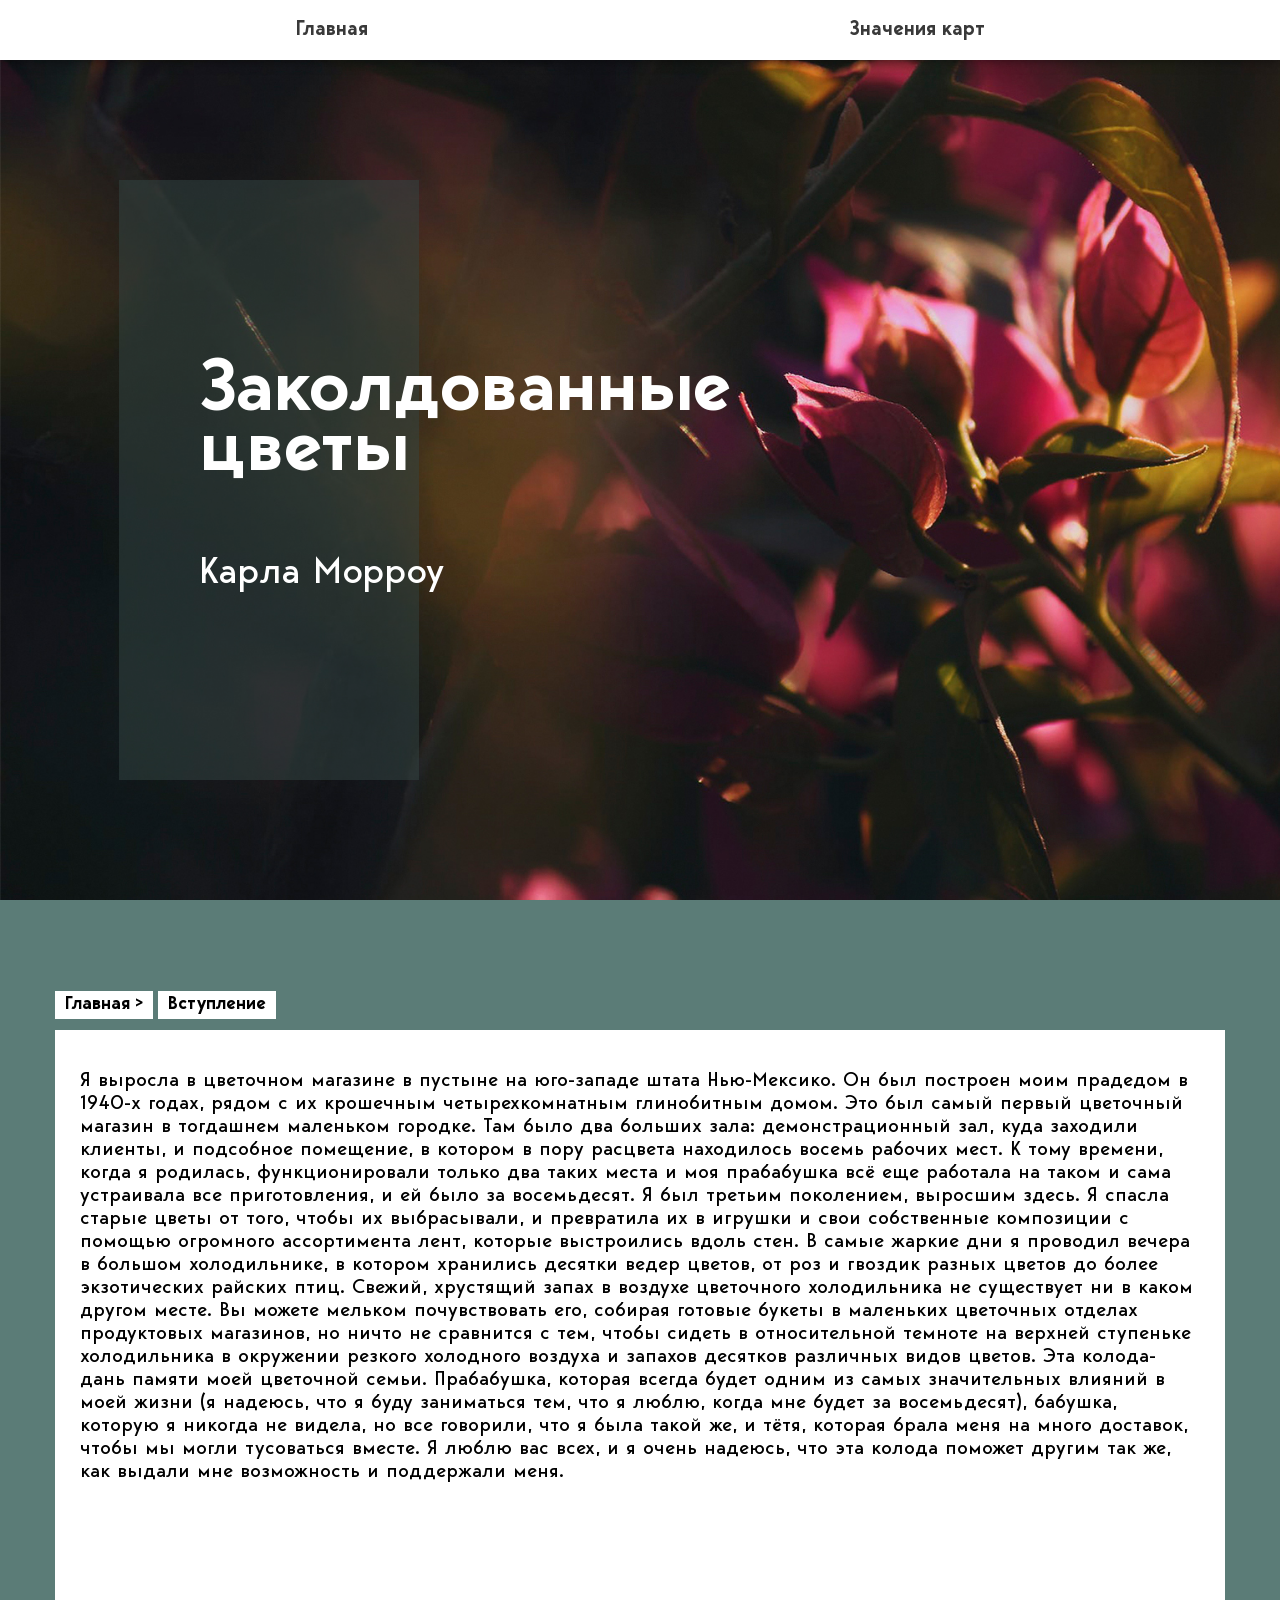
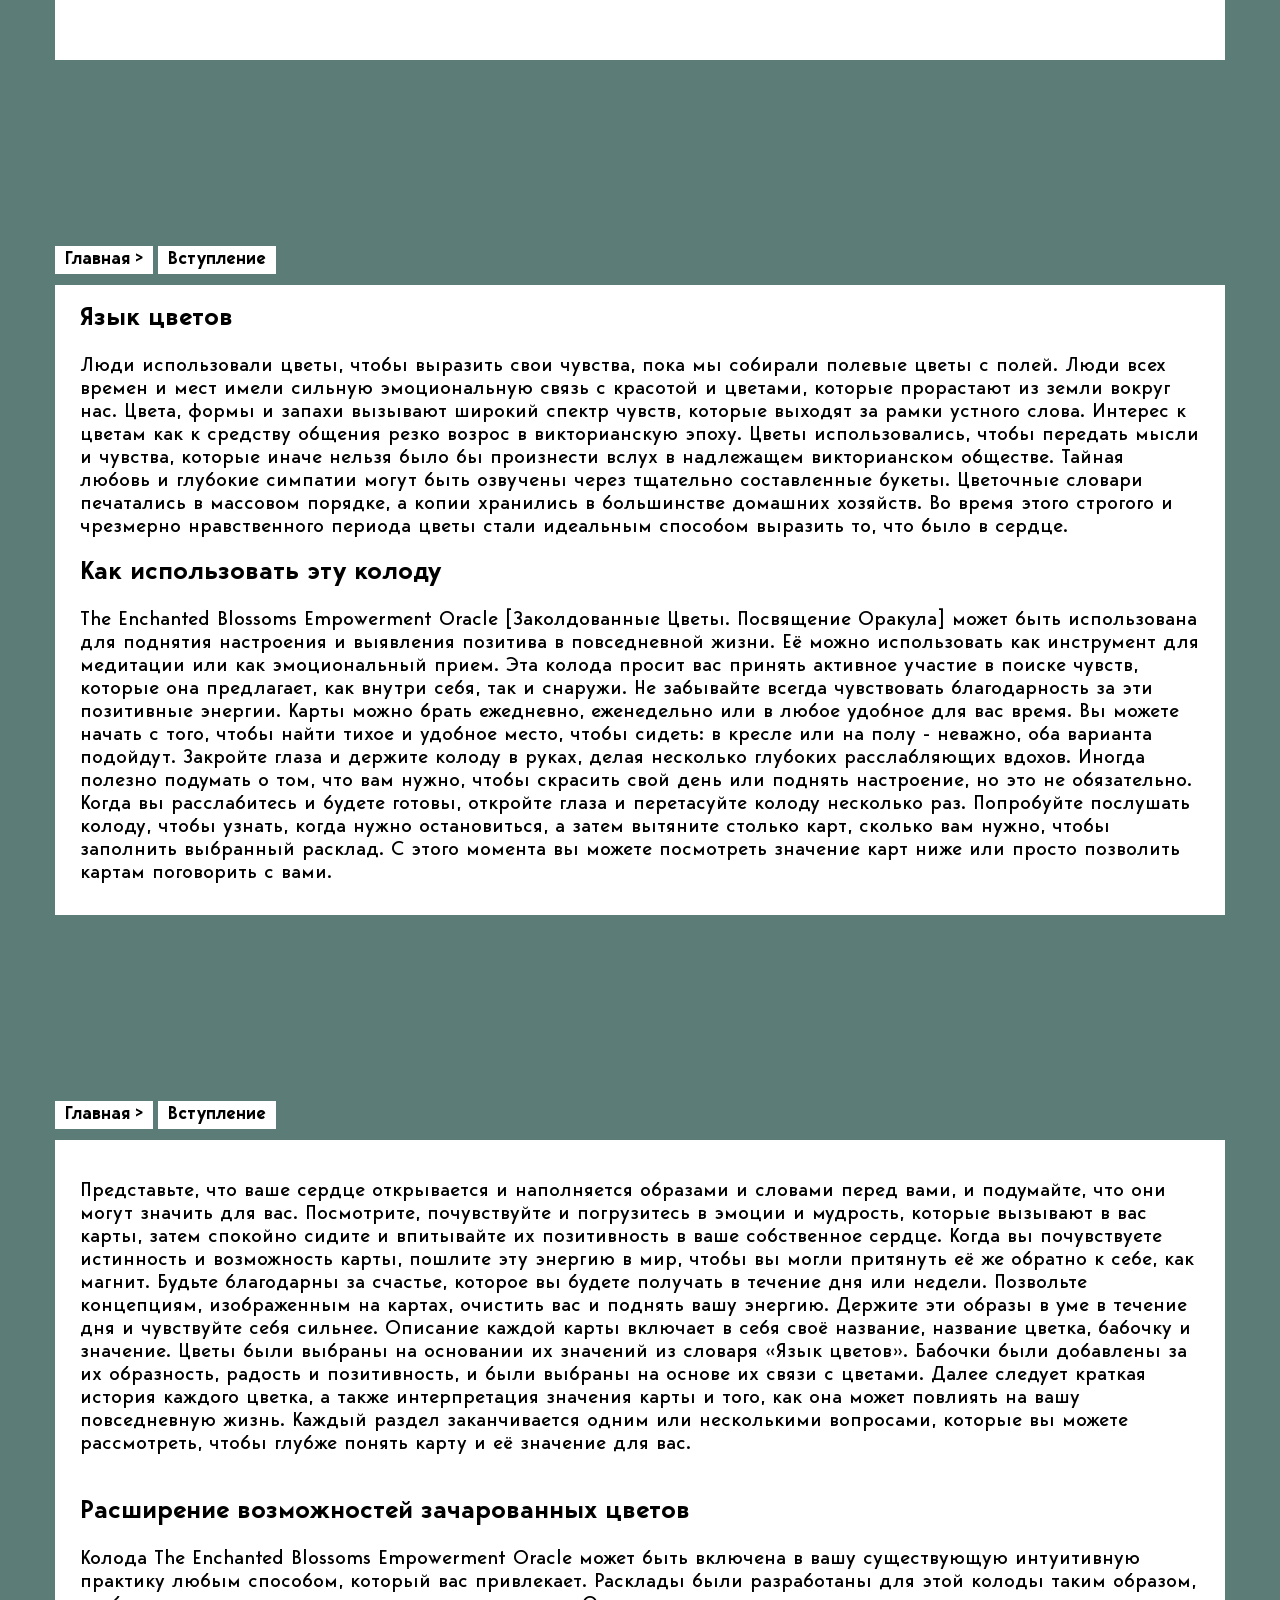
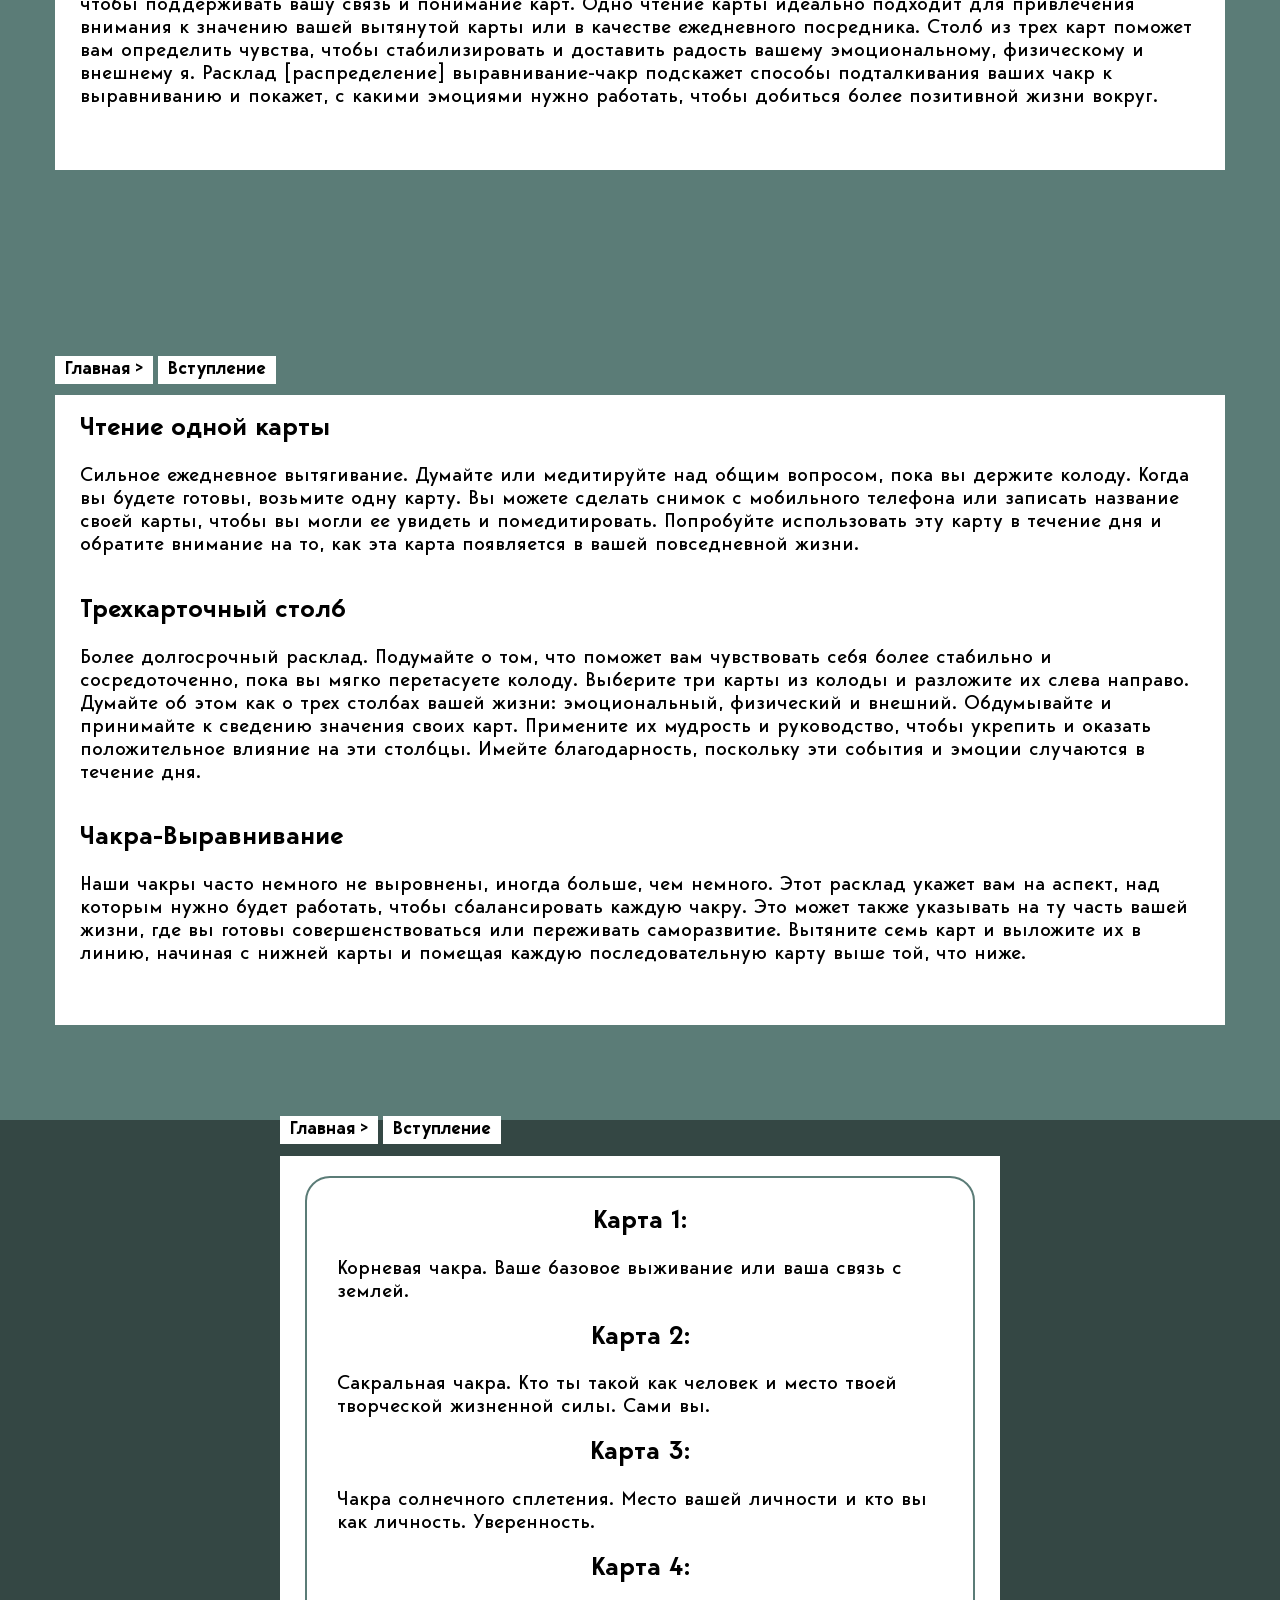
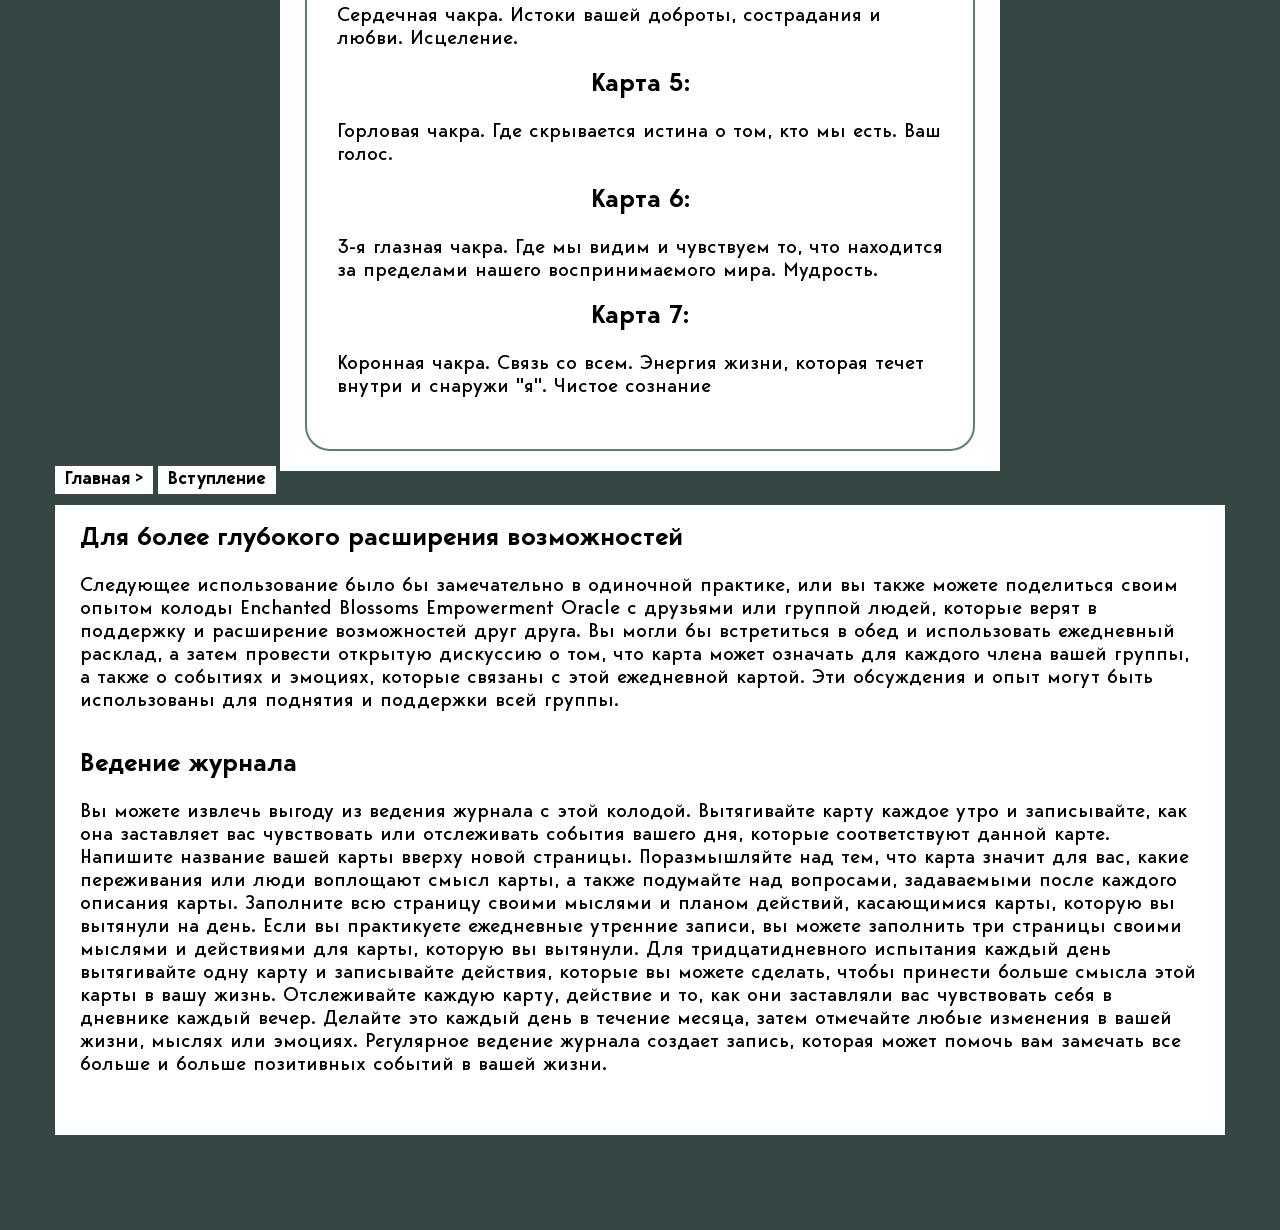
==== Enchanted/index.html @ 7c4ecd43 "TOPP TOP" ====
<!DOCTYPE html>
<html lang="ru">
<head>
    <meta charset="UTF-8">
    <meta name="viewport" content="width=device-width, initial-scale=1.0">
    <meta http-equiv="X-UA-Compatible" content="ie=edge">
    <link rel="stylesheet" href="css/normalize.css">
    <link rel="stylesheet" href="css/style.css">
    <title>Заколдованные цветы</title>
</head>
<body>
    <header class="header">
        <div class="navbar">
            <div class="container">
                <div class="navbar-wrap">
                    <a href="index.html" class="navbar__item">Главная</a>
                    <a href="map.html" class="navbar__item">Значения карт</a>
                </div>
            </div>
            <!-- /.container -->
        </div>
        <!-- /.navbar -->
        <div class="hero">
            <div class="container">
                <div class="hero-name">
                    <h1 class="hero__title">Заколдованные цветы</h1>
                    <span class="hero__subtitle">Карла Морроу</span>
                </div>
            </div>
            <!-- /.container -->
        </div>
        <!-- /.hero -->
    </header>
    <!-- /.header -->

    <div class="content">
        <div class="container">
            <div class="content__page">
                <span class="content-subtitle">Главная ></span>
                <span class="content-subtitle">Вступление</span>
                <div class="content-text">
                    <div class="content-wrap">
                        <p class="content__paragraph">Я выросла в цветочном магазине в пустыне на юго-западе штата Нью-Мексико. Он был построен моим прадедом в 1940-х годах, рядом с их крошечным четырехкомнатным глинобитным домом. Это был самый первый цветочный магазин в тогдашнем маленьком городке. Там было два больших зала: демонстрационный зал, куда заходили клиенты, и подсобное помещение, в котором в пору расцвета находилось восемь рабочих мест. К тому времени, когда я родилась, функционировали только два таких места и моя прабабушка всё еще работала на таком и сама устраивала все приготовления, и ей было за восемьдесят. Я был третьим поколением, выросшим здесь. Я спасла старые цветы от того, чтобы их выбрасывали, и превратила их в игрушки и свои собственные композиции с помощью огромного ассортимента лент, которые выстроились вдоль стен. В самые жаркие дни я проводил вечера в большом холодильнике, в котором хранились десятки ведер цветов, от роз и гвоздик разных цветов до более экзотических райских птиц. Свежий, хрустящий запах в воздухе цветочного холодильника не существует ни в каком другом месте. Вы можете мельком почувствовать его, собирая готовые букеты в маленьких цветочных отделах продуктовых магазинов, но ничто не сравнится с тем, чтобы сидеть в относительной темноте на верхней ступеньке холодильника в окружении резкого холодного воздуха и запахов десятков различных видов цветов. Эта колода-дань памяти моей цветочной семьи. Прабабушка, которая всегда будет одним из самых значительных влияний в моей жизни (я надеюсь, что я буду заниматься тем, что я люблю, когда мне будет за восемьдесят), бабушка, которую я никогда не видела, но все говорили, что я была такой же, и тётя, которая брала меня на много доставок, чтобы мы могли тусоваться вместе. Я люблю вас всех, и я очень надеюсь, что эта колода поможет другим так же, как выдали мне возможность и поддержали меня.</p>
                    </div>
                </div>
            </div>
        </div>
    </div>

    <div class="content">
        <div class="container">
            <div class="content__page">
                <span class="content-subtitle">Главная ></span>
                <span class="content-subtitle">Вступление</span>
                <div class="content-text">
                    <div class="content-wrap">
                        <h3 class="content__title">Язык цветов</h3>
                        <p class="content__paragraph">Люди использовали цветы, чтобы выразить свои чувства, пока мы собирали полевые цветы с полей. Люди всех времен и мест имели сильную эмоциональную связь с красотой и цветами, которые прорастают из земли вокруг нас. Цвета, формы и запахи вызывают широкий спектр чувств, которые выходят за рамки устного слова. Интерес к цветам как к средству общения резко возрос в викторианскую эпоху. Цветы использовались, чтобы передать мысли и чувства, которые иначе нельзя было бы произнести вслух в надлежащем викторианском обществе. Тайная любовь и глубокие симпатии могут быть озвучены через тщательно составленные букеты. Цветочные словари печатались в массовом порядке, а копии хранились в большинстве домашних хозяйств. Во время этого строгого и чрезмерно нравственного периода цветы стали идеальным способом выразить то, что было в сердце.
                        </p>
                    </div>
                    <div class="content-wrap">
                        <h3 class="content__title">Как использовать эту колоду</h3>
                        <p class="content__paragraph">The Enchanted Blossoms Empowerment Oracle [Заколдованные Цветы. Посвящение Оракула] может быть использована для поднятия настроения и выявления позитива в повседневной жизни. Её можно использовать как инструмент для медитации или как эмоциональный прием. Эта колода просит вас принять активное участие в поиске чувств, которые она предлагает, как внутри себя, так и снаружи. Не забывайте всегда чувствовать благодарность за эти позитивные энергии. Карты можно брать ежедневно, еженедельно или в любое удобное для вас время. Вы можете начать с того, чтобы найти тихое и удобное место, чтобы сидеть: в кресле или на полу - неважно, оба варианта подойдут. Закройте глаза и держите колоду в руках, делая несколько глубоких расслабляющих вдохов. Иногда полезно подумать о том, что вам нужно, чтобы скрасить свой день или поднять настроение, но это не обязательно. Когда вы расслабитесь и будете готовы, откройте глаза и перетасуйте колоду несколько раз. Попробуйте послушать колоду, чтобы узнать, когда нужно остановиться, а затем вытяните столько карт, сколько вам нужно, чтобы заполнить выбранный расклад. С этого момента вы можете посмотреть значение карт ниже или просто позволить картам поговорить с вами. </p>
                    </div>
                </div>
            </div>
        </div>
    </div>


    <div class="content">
        <div class="container">
            <div class="content__page">
                <span class="content-subtitle">Главная ></span>
                <span class="content-subtitle">Вступление</span>
                <div class="content-text">
                    <div class="content-wrap">
                        <p class="content__paragraph">Представьте, что ваше сердце открывается и наполняется образами и словами перед вами, и подумайте, что они могут значить для вас. Посмотрите, почувствуйте и погрузитесь в эмоции и мудрость, которые вызывают в вас карты, затем спокойно сидите и впитывайте их позитивность в ваше собственное сердце. Когда вы почувствуете истинность и возможность карты, пошлите эту энергию в мир, чтобы вы могли притянуть её же обратно к себе, как магнит. Будьте благодарны за счастье, которое вы будете получать в течение дня или недели. Позвольте концепциям, изображенным на картах, очистить вас и поднять вашу энергию. Держите эти образы в уме в течение дня и чувствуйте себя сильнее. Описание каждой карты включает в себя своё название, название цветка, бабочку и значение. Цветы были выбраны на основании их значений из словаря «Язык цветов». Бабочки были добавлены за их образность, радость и позитивность, и были выбраны на основе их связи с цветами. Далее следует краткая история каждого цветка, а также интерпретация значения карты и того, как она может повлиять на вашу повседневную жизнь. Каждый раздел заканчивается одним или несколькими вопросами, которые вы можете рассмотреть, чтобы глубже понять карту и её значение для вас. </p>
                    </div>
                    <div class="content-wrap">
                        <h3 class="content__title">Расширение возможностей зачарованных цветов </h3>
                        <p class="content__paragraph">Колода The Enchanted Blossoms Empowerment Oracle может быть включена в вашу существующую интуитивную практику любым способом, который вас привлекает. Расклады были разработаны для этой колоды таким образом, чтобы поддерживать вашу связь и понимание карт. Одно чтение карты идеально подходит для привлечения внимания к значению вашей вытянутой карты или в качестве ежедневного посредника. Столб из трех карт поможет вам определить чувства, чтобы стабилизировать и доставить радость вашему эмоциональному, физическому и внешнему я. Расклад [распределение] выравнивание-чакр подскажет способы подталкивания ваших чакр к выравниванию и покажет, с какими эмоциями нужно работать, чтобы добиться более позитивной жизни вокруг.</p>
                    </div>
                </div>
            </div>
        </div>
    </div>

    <div class="content">
        <div class="container">
            <div class="content__page">
                <span class="content-subtitle">Главная ></span>
                <span class="content-subtitle">Вступление</span>
                <div class="content-text">
                    <div class="content-wrap">
                        <h3 class="content__title">Чтение одной карты</h3>
                        <p class="content__paragraph">Сильное ежедневное вытягивание. Думайте или медитируйте над общим вопросом, пока вы держите колоду. Когда вы будете готовы, возьмите одну карту. Вы можете сделать снимок с мобильного телефона или записать название своей карты, чтобы вы могли ее увидеть и помедитировать. Попробуйте использовать эту карту в течение дня и обратите внимание на то, как эта карта появляется в вашей повседневной жизни.</p>
                    </div>
                    <div class="content-wrap">
                        <h3 class="content__title">Трехкарточный столб</h3>
                        <p class="content__paragraph">Более долгосрочный расклад. Подумайте о том, что поможет вам чувствовать себя более стабильно и сосредоточенно, пока вы мягко перетасуете колоду. Выберите три карты из колоды и разложите их слева направо. Думайте об этом как о трех столбах вашей жизни: эмоциональный, физический и внешний. Обдумывайте и принимайте к сведению значения своих карт. Примените их мудрость и руководство, чтобы укрепить и оказать положительное влияние на эти столбцы. Имейте благодарность, поскольку эти события и эмоции случаются в течение дня. </p>
                    </div>
                    <div class="content-wrap">
                        <h3 class="content__title">Чакра-Выравнивание</h3>
                        <p class="content__paragraph">Наши чакры часто немного не выровнены, иногда больше, чем немного. Этот расклад укажет вам на аспект, над которым нужно будет работать, чтобы сбалансировать каждую чакру. Это может также указывать на ту часть вашей жизни, где вы готовы совершенствоваться или переживать саморазвитие. Вытяните семь карт и выложите их в линию, начиная с нижней карты и помещая каждую последовательную карту выше той, что ниже.</p>
                    </div>
                </div>
            </div>
        </div>
    </div>
    

    <div class="content dark">
        <div class="container">
            <div class="content__page thin">
                <span class="content-subtitle">Главная ></span>
                <span class="content-subtitle">Вступление</span>
                <div class="content-text">
                    <div class="content-border">
                        <div class="content-wrap">
                            <h3 class="content__title">Карта 1:</h3>
                            <p class="content__paragraph">Корневая чакра. Ваше базовое выживание или ваша связь с землей.
                            </p>
                        </div>
                        <div class="content-wrap">
                            <h3 class="content__title">Карта 2:</h3>
                            <p class="content__paragraph">Сакральная чакра. Кто ты такой как человек и место твоей творческой жизненной силы. Сами вы.
                            </p>
                        </div>
                        <div class="content-wrap">
                            <h3 class="content__title">Карта 3:</h3>
                            <p class="content__paragraph">Чакра солнечного сплетения. Место вашей личности и кто вы как личность. Уверенность.</p>
                        </div>
                        <div class="content-wrap">
                            <h3 class="content__title">Карта 4:</h3>
                            <p class="content__paragraph">Сердечная чакра. Истоки вашей доброты, сострадания и любви. Исцеление.
                            </p>
                        </div>
                        <div class="content-wrap">
                            <h3 class="content__title">Карта 5:</h3>
                            <p class="content__paragraph">Горловая чакра. Где скрывается истина о том, кто мы есть. Ваш голос.</p>
                        </div>
                        <div class="content-wrap">
                            <h3 class="content__title">Карта 6:</h3>
                            <p class="content__paragraph">3-я глазная чакра. Где мы видим и чувствуем то, что находится за пределами нашего воспринимаемого мира. Мудрость.</p>
                        </div>
                        <div class="content-wrap">
                            <h3 class="content__title">Карта 7:</h3>
                            <p class="content__paragraph">Коронная чакра. Связь со всем. Энергия жизни, которая течет внутри и снаружи "я". Чистое сознание</p>
                        </div>
                    </div>
                </div>
            </div>
        </div>
    </div>

    <div class="content dark">
        <div class="container">
            <div class="content__page">
                <span class="content-subtitle">Главная ></span>
                <span class="content-subtitle">Вступление</span>
                <div class="content-text">
                    <div class="content-wrap">
                        <h3 class="content__title">Для более глубокого расширения возможностей</h3>
                        <p class="content__paragraph">Следующее использование было бы замечательно в одиночной практике, или вы также можете поделиться своим опытом колоды Enchanted Blossoms Empowerment Oracle с друзьями или группой людей, которые верят в поддержку и расширение возможностей друг друга. Вы могли бы встретиться в обед и использовать ежедневный расклад, а затем провести открытую дискуссию о том, что карта может означать для каждого члена вашей группы, а также о событиях и эмоциях, которые связаны с этой ежедневной картой. Эти обсуждения и опыт могут быть использованы для поднятия и поддержки всей группы.
                        </p>
                    </div>
                    <div class="content-wrap">
                        <h3 class="content__title">Ведение журнала</h3>
                        <p class="content__paragraph">Вы можете извлечь выгоду из ведения журнала с этой колодой. Вытягивайте карту каждое утро и записывайте, как она заставляет вас чувствовать или отслеживать события вашего дня, которые соответствуют данной карте. Напишите название вашей карты вверху новой страницы. Поразмышляйте над тем, что карта значит для вас, какие переживания или люди воплощают смысл карты, а также подумайте над вопросами, задаваемыми после каждого описания карты. Заполните всю страницу своими мыслями и планом действий, касающимися карты, которую вы вытянули на день. Если вы практикуете ежедневные утренние записи, вы можете заполнить три страницы своими мыслями и действиями для карты, которую вы вытянули. Для тридцатидневного испытания каждый день вытягивайте одну карту и записывайте действия, которые вы можете сделать, чтобы принести больше смысла этой карты в вашу жизнь. Отслеживайте каждую карту, действие и то, как они заставляли вас чувствовать себя в дневнике каждый вечер. Делайте это каждый день в течение месяца, затем отмечайте любые изменения в вашей жизни, мыслях или эмоциях. Регулярное ведение журнала создает запись, которая может помочь вам замечать все больше и больше позитивных событий в вашей жизни. </p>
                    </div>
                </div>
            </div>
        </div>
    </div>


</body>
</html>
---- Enchanted/css/style.css ----
* {
  -webkit-box-sizing: border-box;
          box-sizing: border-box;
}

.container {
  max-width: 1170px;
  margin: auto;
  position: relative;
}

@font-face {
  font-family: 'Bergen Sans';
  src: local("Bergen Sans Regular"), local("Bergen-Sans-Regular"), url("../fonts/BergenSans.woff2") format("woff2"), url("../fonts/BergenSans.woff") format("woff"), url("../fonts/BergenSans.ttf") format("truetype");
  font-weight: 400;
  font-style: normal;
}

@font-face {
  font-family: 'Bergen Sans';
  src: local("Bergen Sans SemiBold"), local("Bergen-Sans-SemiBold"), url("../fonts/BergenSans-SemiBold.woff2") format("woff2"), url("../fonts/BergenSans-SemiBold.woff") format("woff"), url("../fonts/BergenSans-SemiBold.ttf") format("truetype");
  font-weight: 600;
  font-style: normal;
}

body {
  font-family: 'Bergen Sans', sans-serif;
  font-weight: 600;
}

.navbar {
  position: fixed;
  left: 0;
  top: 0;
  background-color: #fff;
  width: 100vw;
  z-index: 999;
  -webkit-box-shadow: 0 0 10px rgba(0, 0, 0, 0.5);
          box-shadow: 0 0 10px rgba(0, 0, 0, 0.5);
}

.navbar-wrap {
  display: -webkit-box;
  display: -ms-flexbox;
  display: flex;
  -webkit-box-align: center;
      -ms-flex-align: center;
          align-items: center;
  -ms-flex-pack: distribute;
      justify-content: space-around;
  min-height: 60px;
}

.navbar__item {
  font-family: 'Bergen Sans', sans-serif;
  font-weight: 600;
  font-size: 20px;
  text-decoration: none;
  color: #393939;
  -webkit-transition: 0.2s;
  transition: 0.2s;
}

.navbar__item:hover {
  color: #ce3669;
  text-shadow: 2px 2px 5px rgba(0, 0, 0, 0.3);
}

@media (max-width: 1024px) {
  .navbar__item {
    font-size: 16px;
  }
}

@media (max-width: 568px) {
  .navbar__item {
    font-size: 12px;
  }
}

.hero {
  background: #333 url(../img/bg.jpg);
  background-size: cover;
  width: 100%;
  height: 100vh;
}

.hero-name {
  position: absolute;
  display: -webkit-box;
  display: -ms-flexbox;
  display: flex;
  top: 20vh;
  margin-left: 5vw;
  background-color: rgba(52, 71, 68, 0.5);
  width: 300px;
  height: 600px;
  -webkit-box-orient: vertical;
  -webkit-box-direction: normal;
      -ms-flex-direction: column;
          flex-direction: column;
  -webkit-box-pack: center;
      -ms-flex-pack: center;
          justify-content: center;
  padding-left: 80px;
}

.hero__title {
  font-family: 'Bergen Sans', sans-serif;
  font-weight: 600;
  font-size: 74px;
  line-height: 60px;
  color: #fff;
  margin: 0 0 70px;
}

.hero__subtitle {
  font-family: 'Bergen Sans', sans-serif;
  font-weight: 400;
  font-size: 38px;
  color: #fff;
  white-space: nowrap;
}

@media (max-width: 720px) {
  .hero-name {
    width: 200px;
    height: 400px;
    padding-left: 40px;
    top: 30vh;
  }
  .hero__title {
    font-size: 54px;
    line-height: 40px;
    margin: 0 0 50px;
  }
  .hero__subtitle {
    font-size: 28px;
  }
}

@media (max-width: 568px) {
  .hero-name {
    width: 150px;
    height: 300px;
    padding-left: 40px;
  }
  .hero__title {
    font-size: 38px;
    line-height: 30px;
    margin: 0 0 40px;
  }
  .hero__subtitle {
    font-size: 22px;
  }
}

.accordion {
  background-color: #fff;
  color: #222;
  cursor: pointer;
  padding: 18px;
  width: 100%;
  text-align: left;
  border: none;
  outline: none;
  -webkit-transition: 0.4s;
  transition: 0.4s;
}

/* Add a background color to the button if it is clicked on (add the .active class with JS), and when you move the mouse over it (hover) */
.active, .accordion:hover {
  background-color: #ce3669;
  color: #fff;
}

/* Style the accordion panel. Note: hidden by default */
.panel {
  font-family: 'Bergen Sans', sans-serif;
  font-weight: 400;
  border: 3px solid #ce3669;
  border-top: none;
  position: absolute;
  padding: 0 15px;
  width: 49%;
  background-color: #fff;
  display: none;
  overflow: hidden;
}

.map {
  position: absolute;
  top: 0;
  left: 0;
  background: #333 url(../img/bg.jpg) repeat;
  background-size: cover;
  width: 100%;
}

.map-wrap {
  margin-top: 70px;
  display: -webkit-box;
  display: -ms-flexbox;
  display: flex;
  -ms-flex-wrap: wrap;
      flex-wrap: wrap;
  -ms-flex-pack: distribute;
      justify-content: space-around;
  margin-bottom: 600px;
}

.map__item {
  display: inline-block;
  margin: 5px;
  width: 49%;
}

button.accordion:after {
  content: '\002B';
  color: #222;
  font-weight: bold;
  float: right;
  margin-left: 5px;
}

button.accordion.active:after {
  content: "\2212";
  color: #fff;
}

@media (max-width: 999px) {
  .map__item {
    font-size: 12px;
    width: 95%;
  }
  .panel {
    width: 95%;
  }
}

.content {
  height: 95vh;
  width: 100%;
  background-color: #5b7c77;
  display: -webkit-box;
  display: -ms-flexbox;
  display: flex;
  padding: 0;
  margin: 0;
}

.content__page {
  -webkit-box-align: center;
      -ms-flex-align: center;
          align-items: center;
  -webkit-box-pack: center;
      -ms-flex-pack: center;
          justify-content: center;
  height: 80%;
}

.content-subtitle {
  font-size: 18px;
  background-color: #fff;
  padding: 5px 10px;
}

.content-text {
  margin-top: 15px;
  background-color: #fff;
  height: 70vh;
  padding: 20px 25px;
  display: -webkit-box;
  display: -ms-flexbox;
  display: flex;
  -ms-flex-wrap: wrap;
      flex-wrap: wrap;
  -webkit-box-pack: justify;
      -ms-flex-pack: justify;
          justify-content: space-between;
}

.content__title {
  margin: 0 0 20px 0;
  font-size: 26px;
  font-family: 'Bergen Sans', sans-serif;
  font-weight: 600;
}

.content__paragraph {
  font-family: 'Bergen Sans', sans-serif;
  font-weight: 400;
  font-size: 20px;
}

.content-border {
  border: 2px solid #5b7c77;
  padding: 30px;
  border-radius: 25px;
}

.dark {
  background-color: #344744;
}

.thin {
  max-width: 720px;
}

.thin h3 {
  text-align: center;
}

.thin .content-text {
  height: 100%;
}

@media (max-width: 900px) {
  .content {
    font-size: 15px;
  }
  .content__title {
    margin: 0 0 15px 0;
    font-size: 22px;
  }
  .content__paragraph {
    font-size: 18px;
  }
}

@media (max-width: 750px) {
  .content {
    font-size: 12px;
  }
  .content__title {
    margin: 0 0 10px 0;
    font-size: 12px;
  }
  .content__paragraph {
    font-size: 10px;
  }
}
/*# sourceMappingURL=style.css.map */
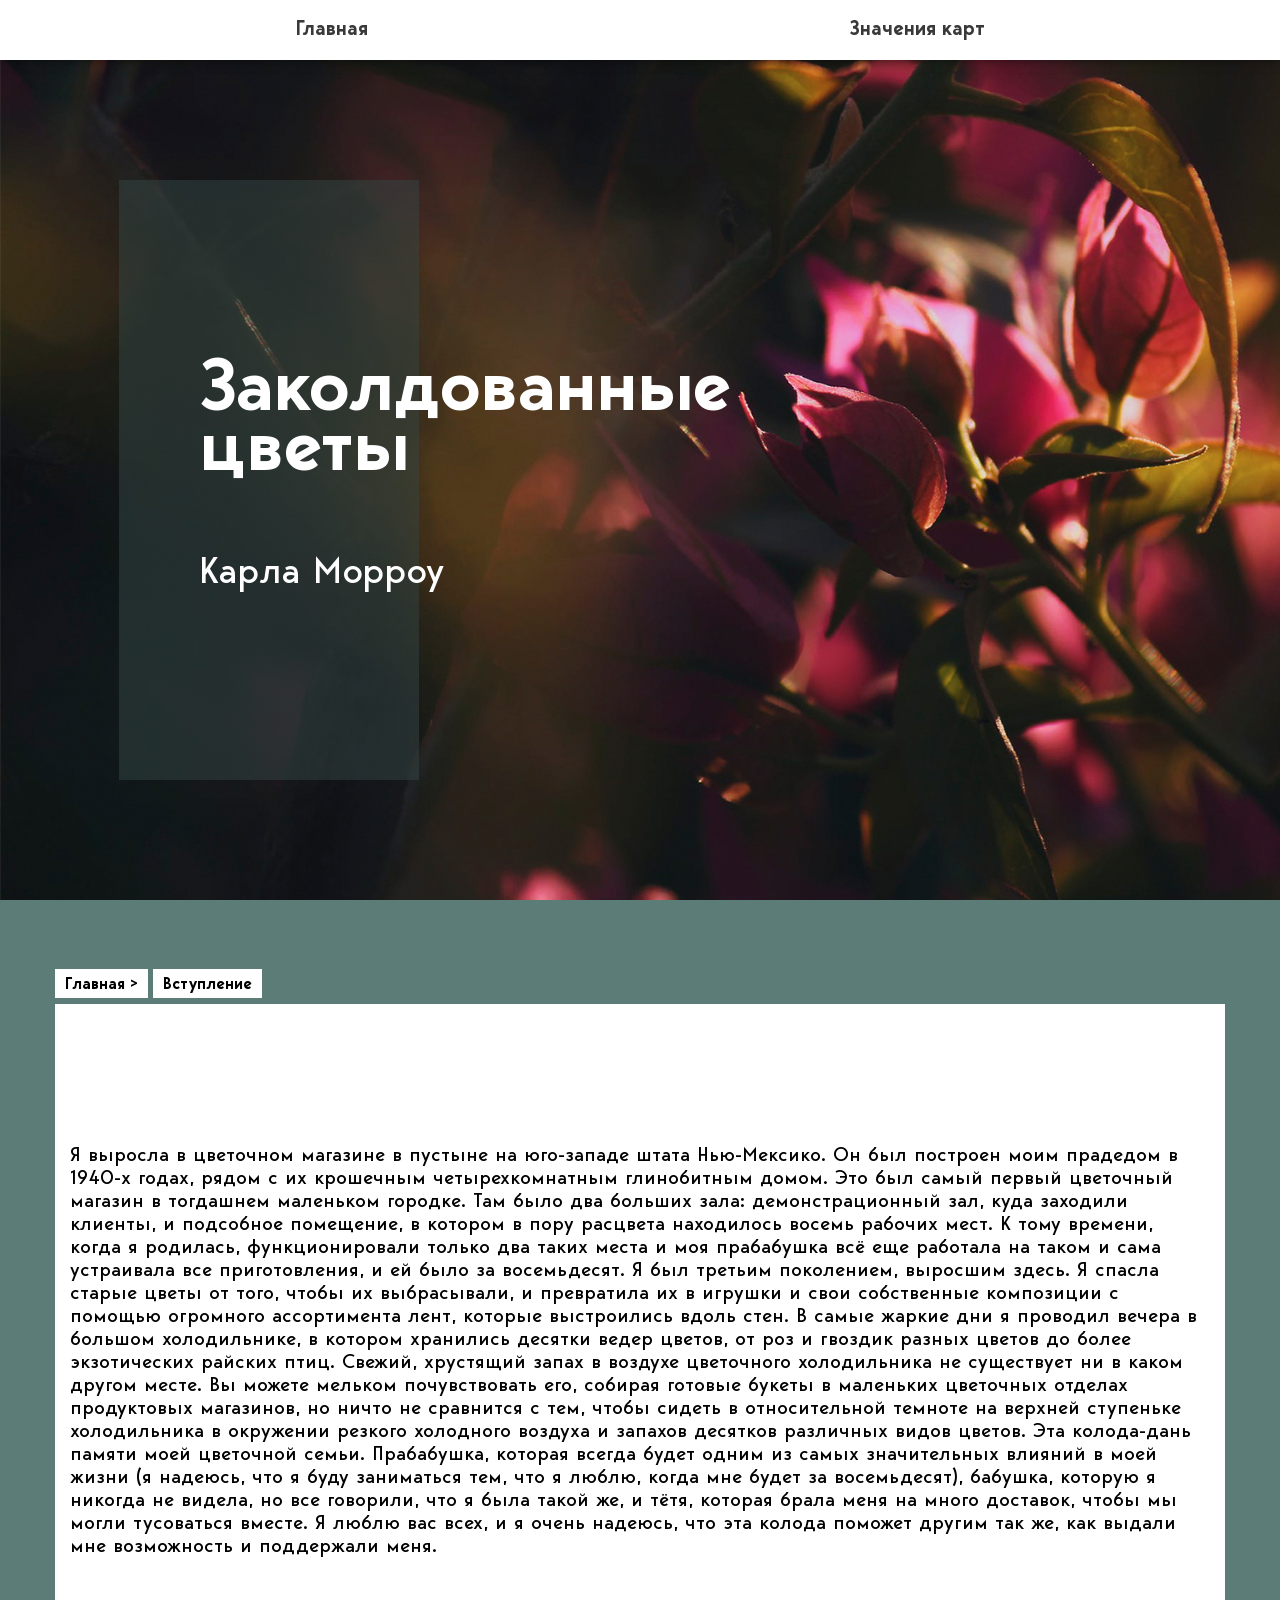
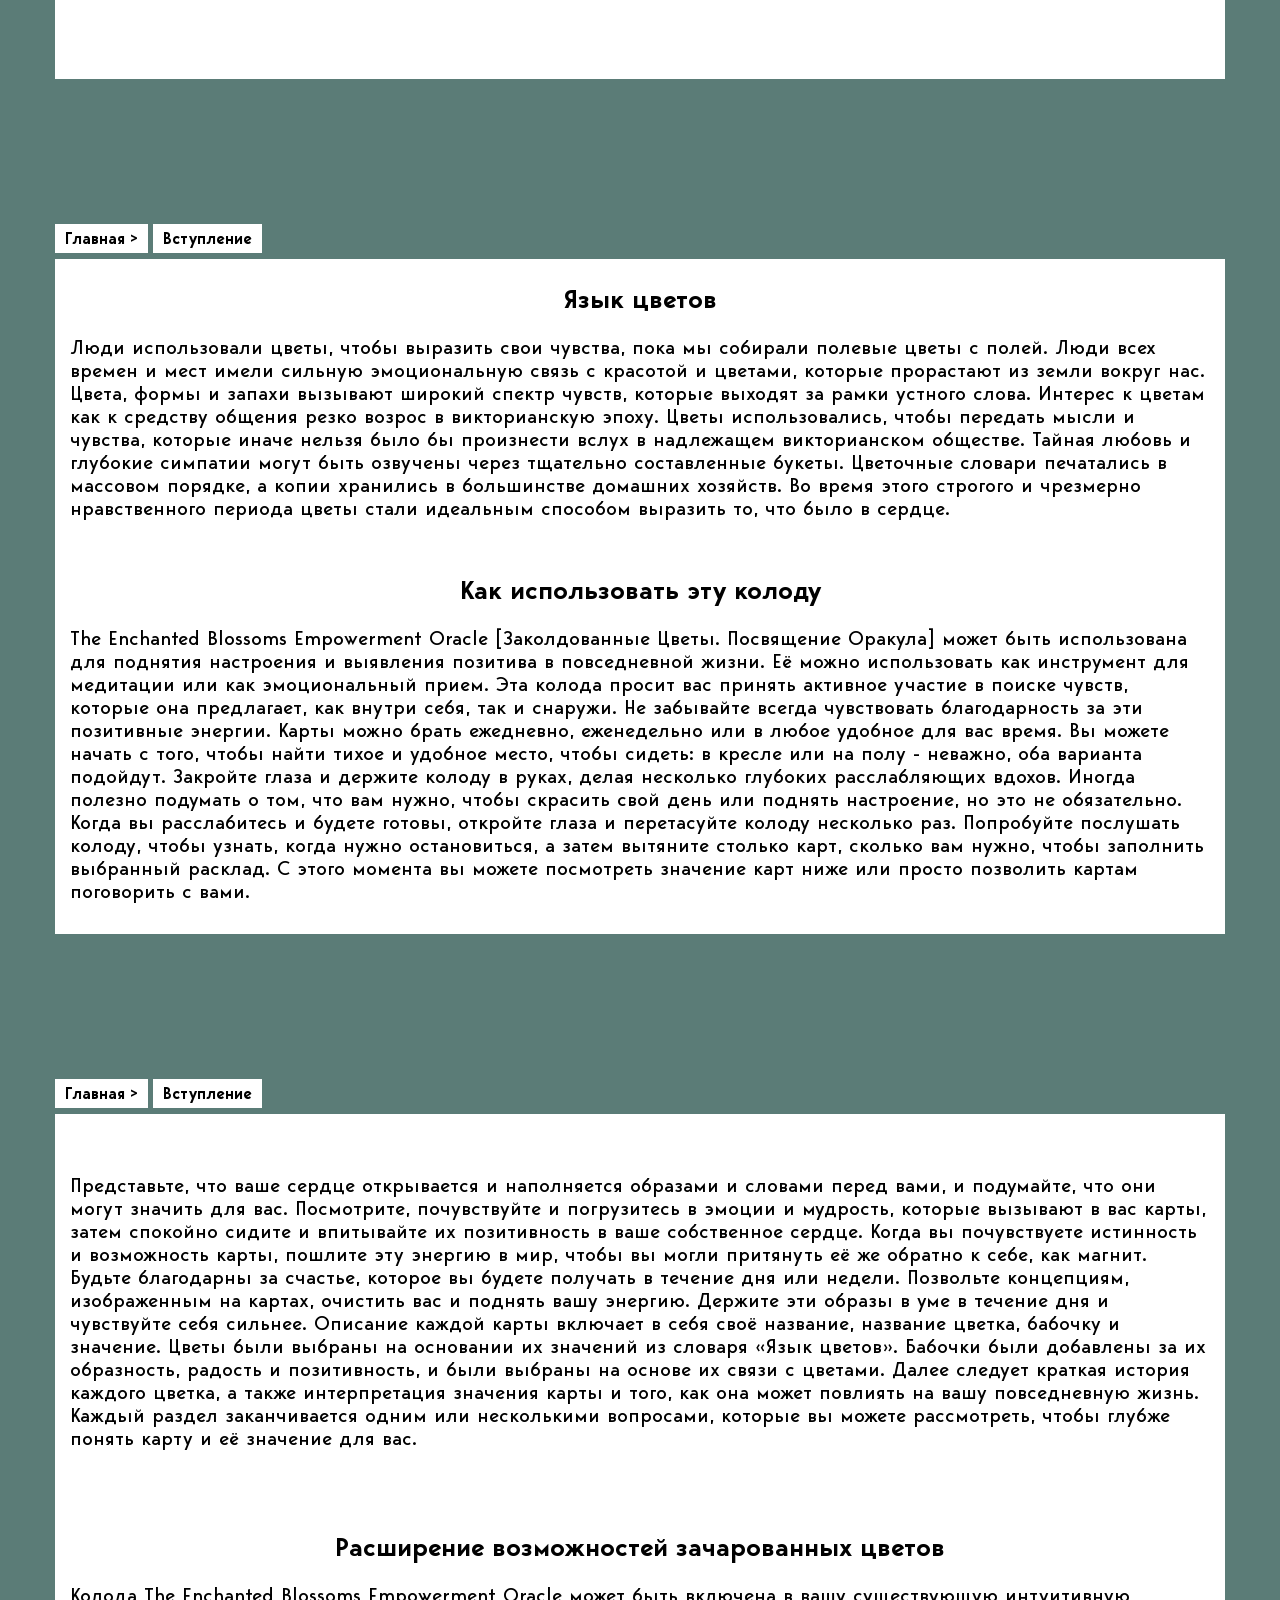
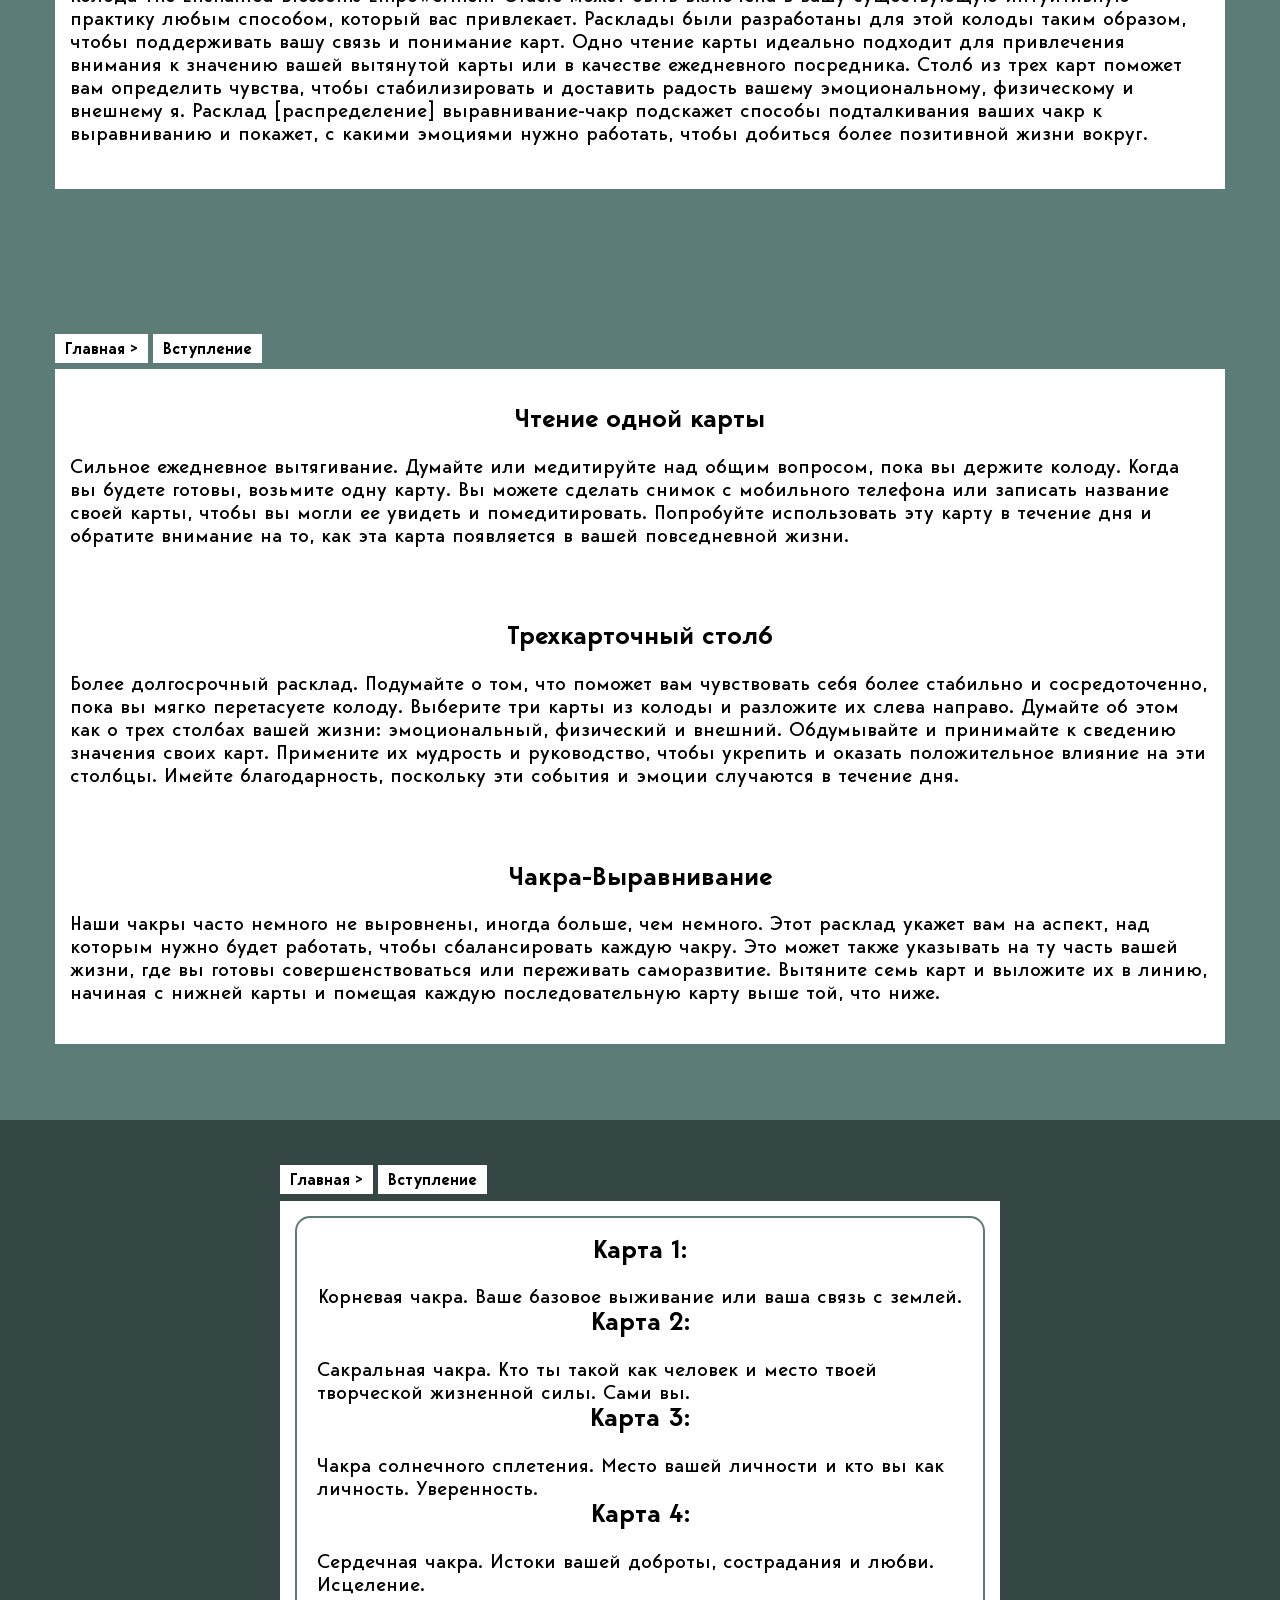
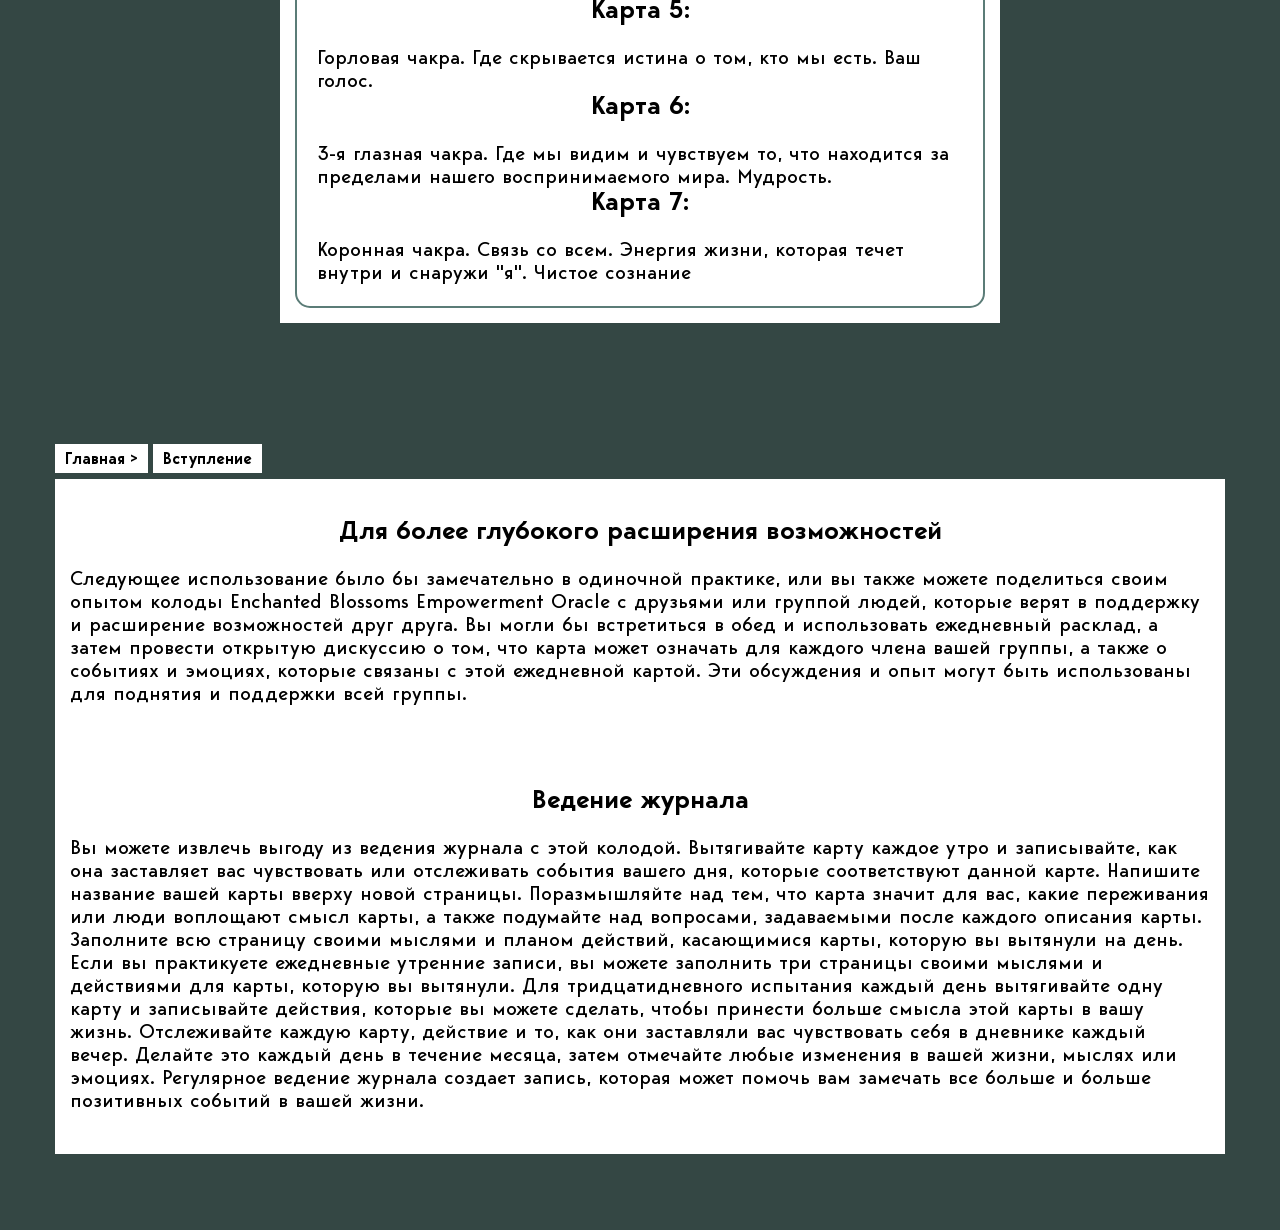
==== commit 9365b85a: "Add files via upload" ====
--- a/Enchanted/index.html
+++ b/Enchanted/index.html
@@ -119,8 +119,7 @@
                     <div class="content-border">
                         <div class="content-wrap">
                             <h3 class="content__title">Карта 1:</h3>
-                            <p class="content__paragraph">Корневая чакра. Ваше базовое выживание или ваша связь с землей.
-                            </p>
+                            <p class="content__paragraph">Корневая чакра. Ваше базовое выживание или ваша связь с землей.</p>
                         </div>
                         <div class="content-wrap">
                             <h3 class="content__title">Карта 2:</h3>
--- a/Enchanted/css/style.css
+++ b/Enchanted/css/style.css
@@ -247,6 +247,9 @@
   display: flex;
   padding: 0;
   margin: 0;
+  -webkit-box-pack: justify;
+      -ms-flex-pack: justify;
+          justify-content: space-between;
 }
 
 .content__page {
@@ -260,34 +263,37 @@
 }
 
 .content-subtitle {
-  font-size: 18px;
-  background-color: #fff;
-  padding: 5px 10px;
+  background-color: #fff;
+  padding: 8px 10px 5px 10px;
 }
 
 .content-text {
-  margin-top: 15px;
-  background-color: #fff;
-  height: 70vh;
-  padding: 20px 25px;
+  margin-top: 10px;
+  background-color: #fff;
+  height: 75vh;
+  padding: 0 15px;
   display: -webkit-box;
   display: -ms-flexbox;
   display: flex;
   -ms-flex-wrap: wrap;
       flex-wrap: wrap;
-  -webkit-box-pack: justify;
-      -ms-flex-pack: justify;
-          justify-content: space-between;
+  -webkit-box-align: center;
+      -ms-flex-align: center;
+          align-items: center;
+  -webkit-box-pack: center;
+      -ms-flex-pack: center;
+          justify-content: center;
 }
 
 .content__title {
-  margin: 0 0 20px 0;
+  margin: 0;
   font-size: 26px;
   font-family: 'Bergen Sans', sans-serif;
   font-weight: 600;
 }
 
 .content__paragraph {
+  margin-bottom: 0;
   font-family: 'Bergen Sans', sans-serif;
   font-weight: 400;
   font-size: 20px;
@@ -295,8 +301,22 @@
 
 .content-border {
   border: 2px solid #5b7c77;
-  padding: 30px;
-  border-radius: 25px;
+  padding: 20px;
+  border-radius: 15px;
+}
+
+.content-wrap {
+  display: -webkit-box;
+  display: -ms-flexbox;
+  display: flex;
+  -ms-flex-wrap: wrap;
+      flex-wrap: wrap;
+  -webkit-box-align: center;
+      -ms-flex-align: center;
+          align-items: center;
+  -webkit-box-pack: center;
+      -ms-flex-pack: center;
+          justify-content: center;
 }
 
 .dark {
@@ -313,14 +333,14 @@
 
 .thin .content-text {
   height: 100%;
+  padding: 15px;
 }
 
 @media (max-width: 900px) {
   .content {
-    font-size: 15px;
+    font-size: 14px;
   }
   .content__title {
-    margin: 0 0 15px 0;
     font-size: 22px;
   }
   .content__paragraph {
@@ -330,10 +350,9 @@
 
 @media (max-width: 750px) {
   .content {
-    font-size: 12px;
+    font-size: 10px;
   }
   .content__title {
-    margin: 0 0 10px 0;
     font-size: 12px;
   }
   .content__paragraph {
